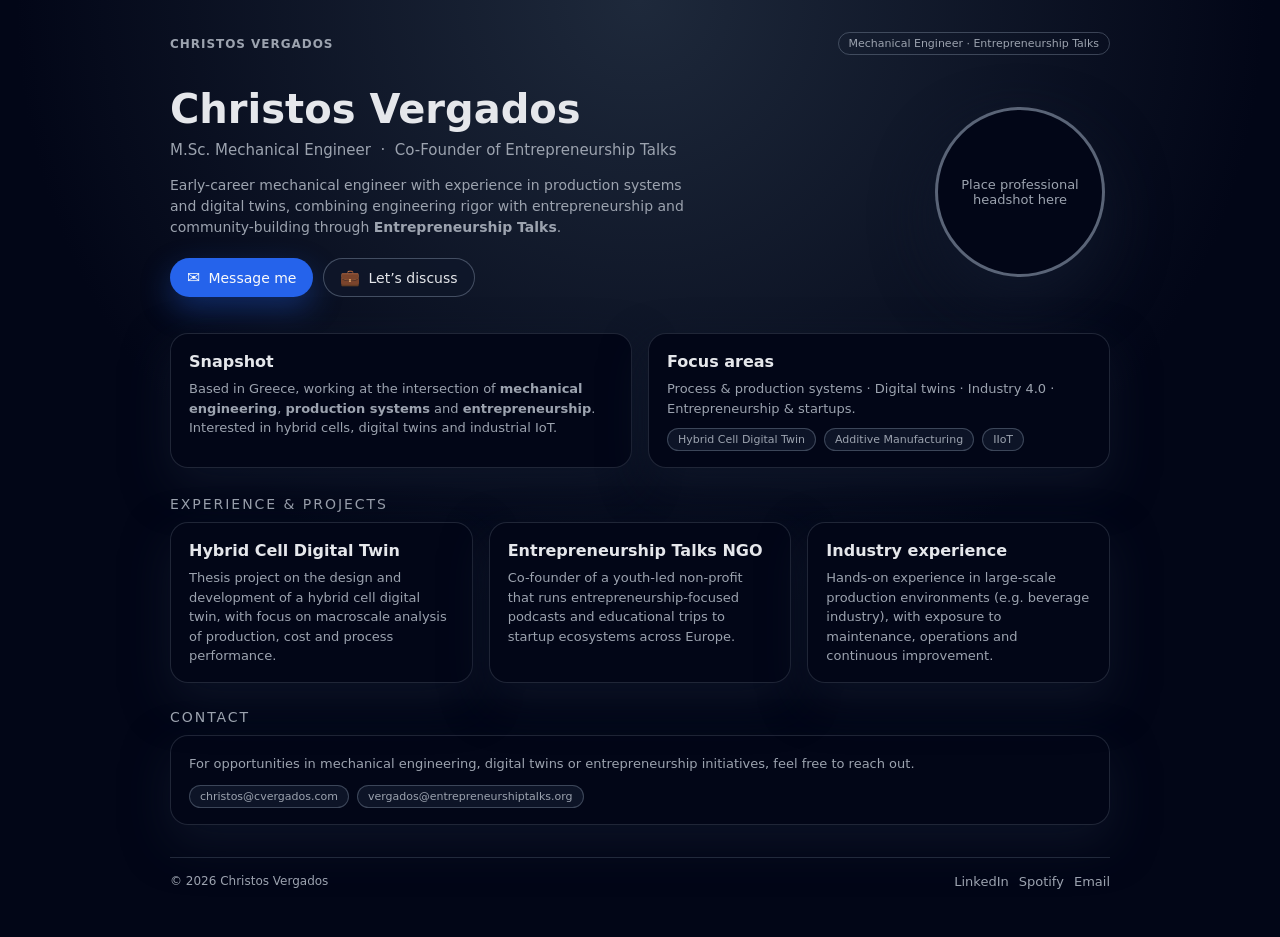
==== index.html @ 7594d175 "Create index.html" ====
<!DOCTYPE html>
<html lang="en">
<head>
  <meta charset="UTF-8" />
  <title>Christos Vergados – Mechanical Engineer</title>
  <meta name="viewport" content="width=device-width, initial-scale=1" />
  <style>
    :root {
      --bg: #050816;
      --bg-light: #0b1120;
      --accent: #2563eb;
      --accent-soft: rgba(37,99,235,0.15);
      --text: #e5e7eb;
      --muted: #9ca3af;
      --card: #020617;
      --radius-xl: 18px;
    }

    * { box-sizing: border-box; margin: 0; padding: 0; }

    body {
      font-family: system-ui, -apple-system, BlinkMacSystemFont, "SF Pro Text",
        "Inter", sans-serif;
      background: radial-gradient(circle at top, #1e293b, #020617 55%);
      color: var(--text);
      min-height: 100vh;
    }

    .page {
      max-width: 980px;
      margin: 0 auto;
      padding: 32px 20px 48px;
    }

    header {
      display: flex;
      justify-content: space-between;
      align-items: center;
      margin-bottom: 32px;
    }

    header .logo {
      font-weight: 600;
      letter-spacing: 0.08em;
      text-transform: uppercase;
      font-size: 12px;
      color: var(--muted);
    }

    header .pill {
      border-radius: 999px;
      border: 1px solid rgba(148,163,184,0.35);
      padding: 4px 10px;
      font-size: 11px;
      color: var(--muted);
    }

    .hero {
      display: grid;
      grid-template-columns: minmax(0, 3fr) 180px;
      gap: 32px;
      align-items: center;
      margin-bottom: 36px;
    }

    .hero-text h1 {
      font-size: clamp(32px, 4vw, 40px);
      line-height: 1.1;
      margin-bottom: 10px;
    }

    .hero-text p.subtitle {
      color: var(--muted);
      font-size: 15px;
      margin-bottom: 16px;
    }

    .hero-text p.description {
      color: var(--muted);
      font-size: 14px;
      max-width: 540px;
      line-height: 1.5;
    }

    .hero-photo {
      display: flex;
      justify-content: center;
    }

    .hero-photo-inner {
      width: 170px;
      height: 170px;
      border-radius: 999px;
      border: 3px solid rgba(148,163,184,0.6);
      overflow: hidden;
      box-shadow: 0 25px 60px rgba(15,23,42,0.9);
      background: #020617;
      display: flex;
      align-items: center;
      justify-content: center;
      font-size: 13px;
      color: var(--muted);
    }

    /* replace with your real image later */
    .hero-photo-inner span {
      padding: 0 18px;
      text-align: center;
    }

    .hero-actions {
      display: flex;
      flex-wrap: wrap;
      gap: 10px;
      margin-top: 20px;
    }

    .btn {
      border-radius: 999px;
      padding: 9px 16px;
      font-size: 14px;
      border: 1px solid transparent;
      cursor: pointer;
      text-decoration: none;
      display: inline-flex;
      align-items: center;
      gap: 8px;
      transition: background 0.15s ease, transform 0.15s ease,
        box-shadow 0.15s ease, border-color 0.15s ease;
      white-space: nowrap;
    }

    .btn-primary {
      background: var(--accent);
      color: #f9fafb;
      box-shadow: 0 12px 30px rgba(37,99,235,0.35);
    }

    .btn-primary:hover {
      transform: translateY(-1px);
      box-shadow: 0 18px 40px rgba(37,99,235,0.42);
    }

    .btn-ghost {
      background: rgba(15,23,42,0.9);
      border-color: rgba(148,163,184,0.4);
      color: var(--text);
    }

    .btn-ghost:hover {
      background: rgba(15,23,42,1);
      border-color: rgba(148,163,184,0.8);
    }

    .btn-icon {
      font-size: 16px;
    }

    .stack-grid {
      display: grid;
      grid-template-columns: repeat(auto-fit,minmax(260px,1fr));
      gap: 16px;
      margin-bottom: 24px;
    }

    .card {
      background: linear-gradient(135deg, #020617, #020617 60%, #020617);
      border-radius: var(--radius-xl);
      border: 1px solid rgba(148,163,184,0.2);
      padding: 18px 18px 16px;
      box-shadow: 0 18px 45px rgba(15,23,42,0.75);
    }

    .card h2 {
      font-size: 16px;
      margin-bottom: 8px;
    }

    .card p {
      font-size: 13px;
      line-height: 1.5;
      color: var(--muted);
    }

    .pill-row {
      display: flex;
      flex-wrap: wrap;
      gap: 8px;
      margin-top: 10px;
    }

    .pill-tag {
      border-radius: 999px;
      border: 1px solid rgba(148,163,184,0.35);
      padding: 4px 10px;
      font-size: 11px;
      color: var(--muted);
      background: rgba(15,23,42,0.9);
    }

    .section-title {
      font-size: 14px;
      letter-spacing: 0.14em;
      text-transform: uppercase;
      color: var(--muted);
      margin-bottom: 10px;
    }

    .footer {
      margin-top: 32px;
      padding-top: 16px;
      border-top: 1px solid rgba(148,163,184,0.22);
      font-size: 12px;
      color: var(--muted);
      display: flex;
      flex-wrap: wrap;
      justify-content: space-between;
      gap: 8px;
    }

    .social-row {
      display: flex;
      flex-wrap: wrap;
      gap: 10px;
      font-size: 13px;
    }

    .social-row a {
      color: var(--muted);
      text-decoration: none;
    }

    .social-row a:hover {
      color: var(--text);
      text-decoration: underline;
    }

    @media (max-width: 720px) {
      .page { padding-top: 22px; }
      header { margin-bottom: 22px; }
      .hero {
        grid-template-columns: minmax(0,1fr);
        text-align: left;
      }
      .hero-photo {
        order: -1;
        justify-content: flex-start;
      }
      .hero-photo-inner {
        width: 140px;
        height: 140px;
      }
      .hero-text p.description { max-width: none; }
      .hero-actions { justify-content: flex-start; }
    }
  </style>
</head>
<body>
  <div class="page">
    <header>
      <div class="logo">Christos Vergados</div>
      <div class="pill">Mechanical Engineer · Entrepreneurship Talks</div>
    </header>

    <main>
      <!-- HERO -->
      <section class="hero">
        <div class="hero-text">
          <h1>Christos Vergados</h1>
          <p class="subtitle">
            M.Sc. Mechanical Engineer &nbsp;·&nbsp; Co-Founder of Entrepreneurship Talks
          </p>
          <p class="description">
            Early-career mechanical engineer with experience in production systems and
            digital twins, combining engineering rigor with entrepreneurship and
            community-building through <strong>Entrepreneurship Talks</strong>.
          </p>

          <div class="hero-actions">
            <a class="btn btn-primary" href="mailto:christos@cvergados.com">
              <span class="btn-icon">✉️</span>
              <span>Message me</span>
            </a>
            <a class="btn btn-ghost"
               href="https://www.linkedin.com/in/christos-vergados/"
               target="_blank" rel="noopener noreferrer">
              <span class="btn-icon">💼</span>
              <span>Let’s discuss</span>
            </a>
          </div>
        </div>

        <div class="hero-photo">
          <div class="hero-photo-inner">
            <!-- Replace with your real headshot later -->
            <span>Place professional headshot here</span>
          </div>
        </div>
      </section>

      <!-- QUICK SUMMARY -->
      <section style="margin-bottom: 28px;">
        <div class="stack-grid">
          <article class="card">
            <h2>Snapshot</h2>
            <p>
              Based in Greece, working at the intersection of <strong>mechanical
              engineering</strong>, <strong>production systems</strong> and
              <strong>entrepreneurship</strong>. Interested in hybrid cells, digital
              twins and industrial IoT.
            </p>
          </article>

          <article class="card">
            <h2>Focus areas</h2>
            <p>Process & production systems · Digital twins · Industry 4.0 ·
               Entrepreneurship & startups.</p>
            <div class="pill-row">
              <span class="pill-tag">Hybrid Cell Digital Twin</span>
              <span class="pill-tag">Additive Manufacturing</span>
              <span class="pill-tag">IIoT</span>
            </div>
          </article>
        </div>
      </section>

      <!-- EXPERIENCE / PROJECTS -->
      <section style="margin-bottom: 26px;">
        <div class="section-title">Experience & Projects</div>
        <div class="stack-grid">
          <article class="card">
            <h2>Hybrid Cell Digital Twin</h2>
            <p>
              Thesis project on the design and development of a hybrid cell digital
              twin, with focus on macroscale analysis of production, cost and
              process performance.
            </p>
          </article>

          <article class="card">
            <h2>Entrepreneurship Talks NGO</h2>
            <p>
              Co-founder of a youth-led non-profit that runs entrepreneurship-focused
              podcasts and educational trips to startup ecosystems across Europe.
            </p>
          </article>

          <article class="card">
            <h2>Industry experience</h2>
            <p>
              Hands-on experience in large-scale production environments
              (e.g. beverage industry), with exposure to maintenance, operations and
              continuous improvement.
            </p>
          </article>
        </div>
      </section>

      <!-- CONTACT -->
      <section>
        <div class="section-title">Contact</div>
        <div class="card">
          <p>
            For opportunities in mechanical engineering, digital twins or
            entrepreneurship initiatives, feel free to reach out.
          </p>
          <div class="pill-row" style="margin-top: 12px;">
            <span class="pill-tag">christos@cvergados.com</span>
            <span class="pill-tag">vergados@entrepreneurshiptalks.org</span>
          </div>
        </div>
      </section>
    </main>

    <footer class="footer">
      <div>© <span id="year"></span> Christos Vergados</div>
      <div class="social-row">
        <a href="https://www.linkedin.com/in/christos-vergados/" target="_blank">LinkedIn</a>
        <a href="https://open.spotify.com/" target="_blank">Spotify</a>
        <a href="mailto:christos@cvergados.com">Email</a>
      </div>
    </footer>
  </div>

  <script>
    document.getElementById("year").textContent = new Date().getFullYear();
  </script>
</body>
</html>
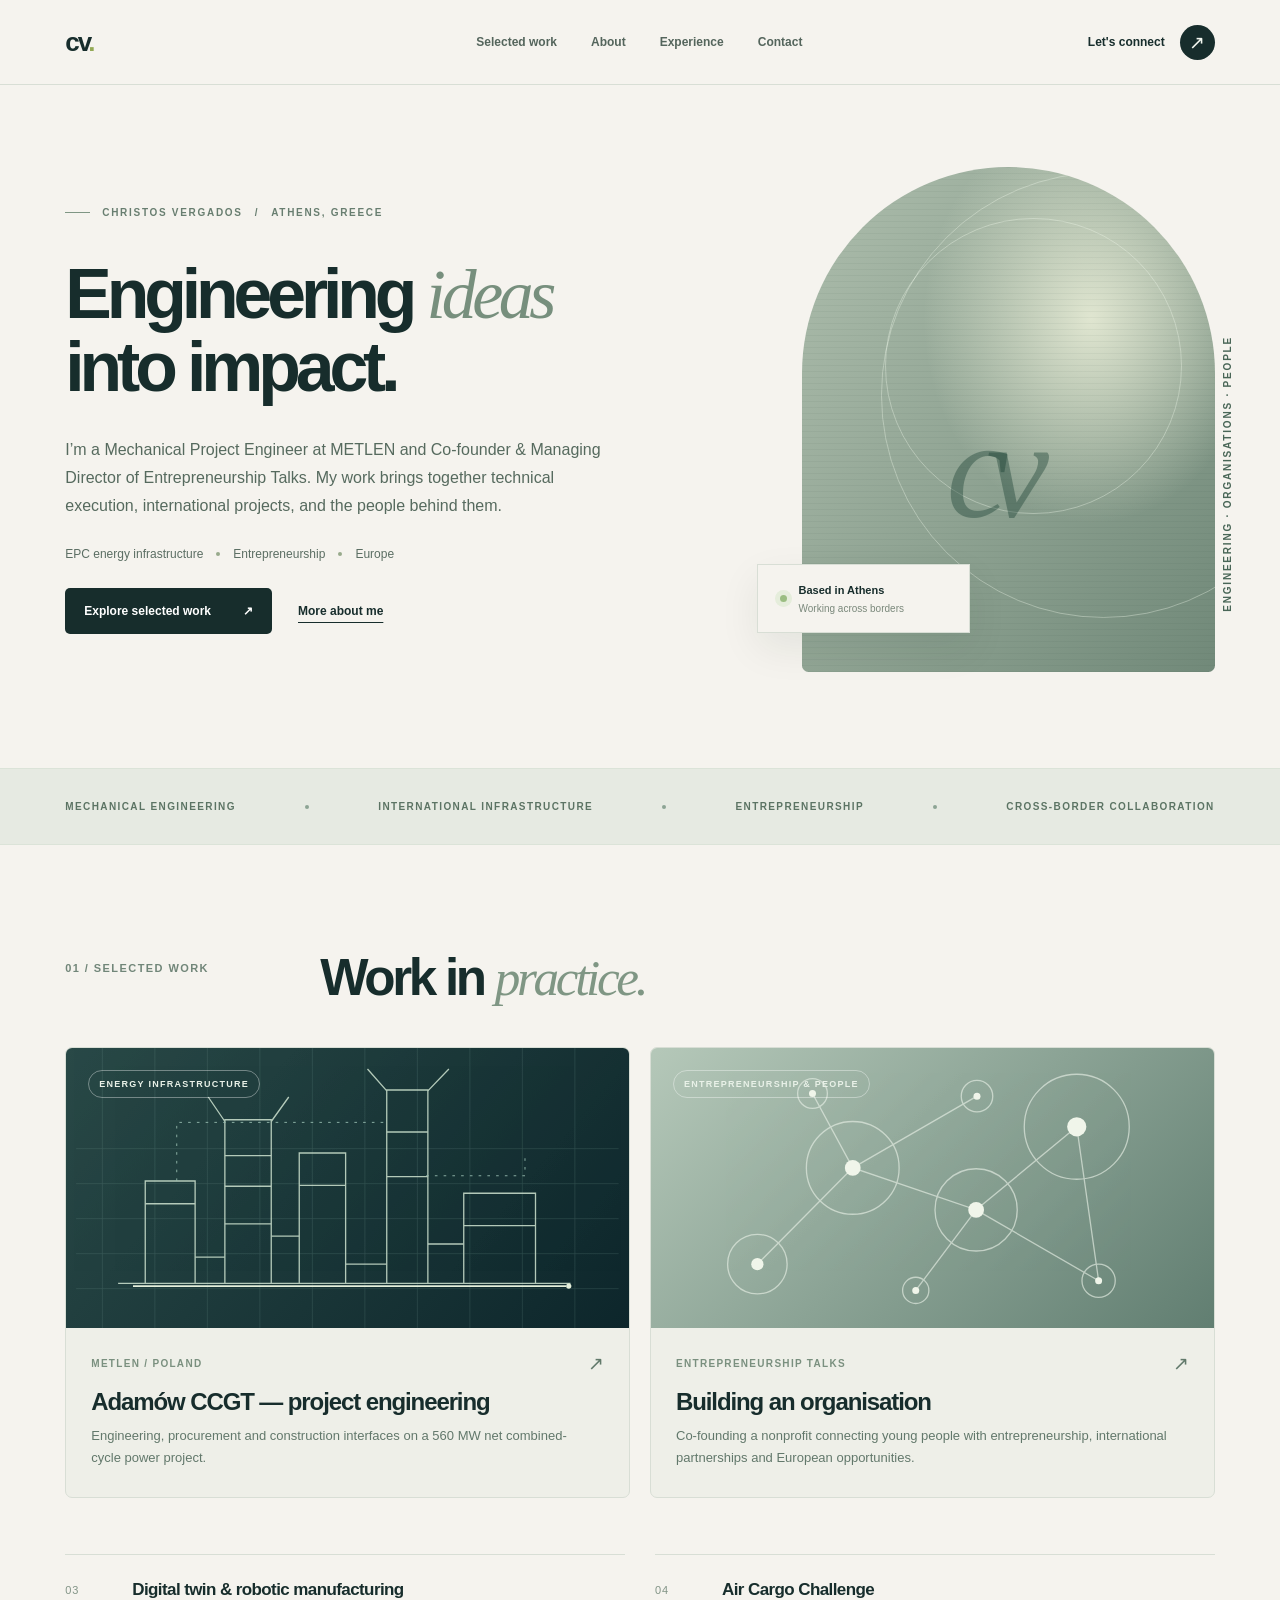
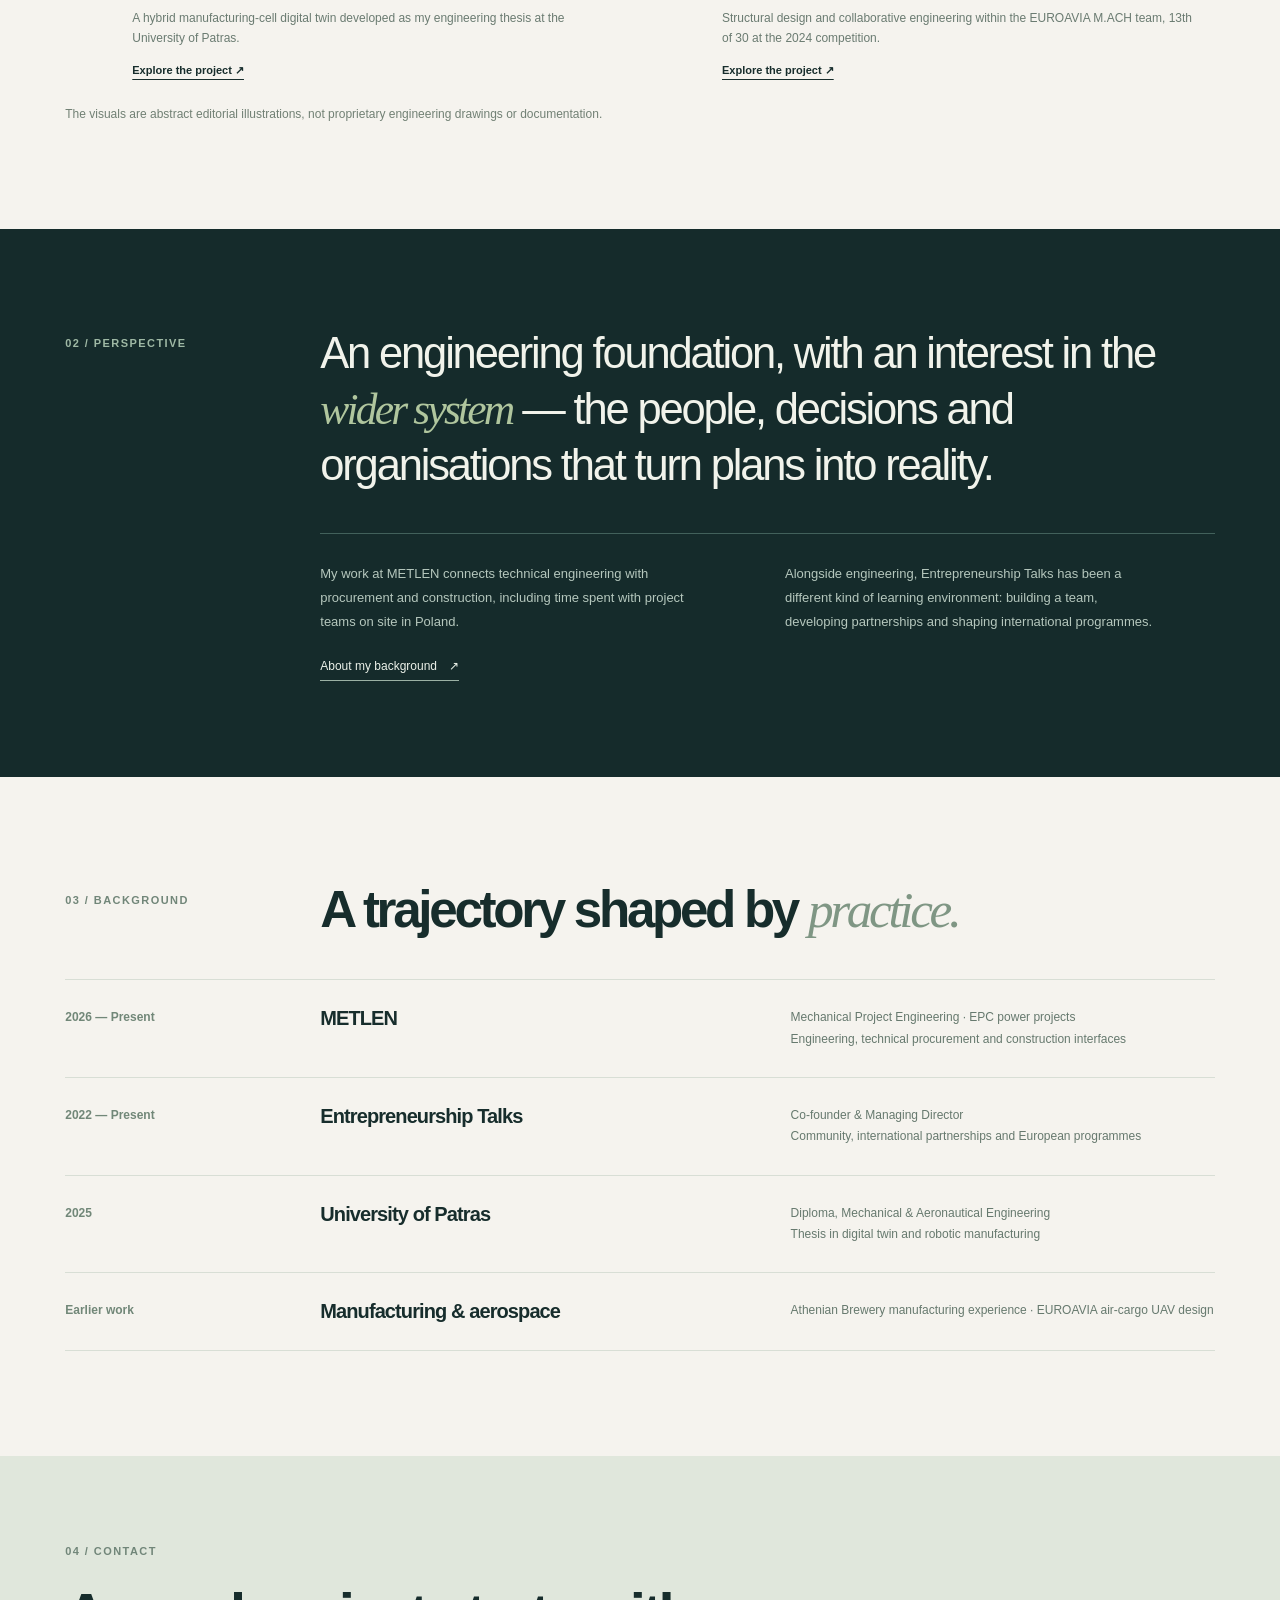
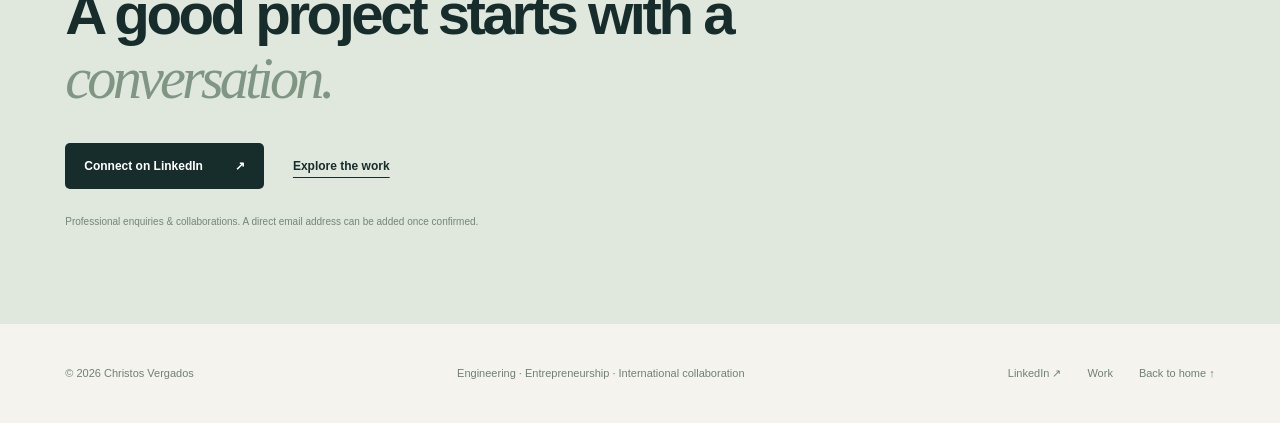
==== commit a2777cf9: "Add Industrial Editorial V3 website on redesign branch" ====
--- a/index.html
+++ b/index.html
@@ -1,389 +1,47 @@
-<!DOCTYPE html>
-<html lang="en">
-<head>
-  <meta charset="UTF-8" />
-  <title>Christos Vergados – Mechanical Engineer</title>
-  <meta name="viewport" content="width=device-width, initial-scale=1" />
-  <style>
-    :root {
-      --bg: #050816;
-      --bg-light: #0b1120;
-      --accent: #2563eb;
-      --accent-soft: rgba(37,99,235,0.15);
-      --text: #e5e7eb;
-      --muted: #9ca3af;
-      --card: #020617;
-      --radius-xl: 18px;
-    }
-
-    * { box-sizing: border-box; margin: 0; padding: 0; }
-
-    body {
-      font-family: system-ui, -apple-system, BlinkMacSystemFont, "SF Pro Text",
-        "Inter", sans-serif;
-      background: radial-gradient(circle at top, #1e293b, #020617 55%);
-      color: var(--text);
-      min-height: 100vh;
-    }
-
-    .page {
-      max-width: 980px;
-      margin: 0 auto;
-      padding: 32px 20px 48px;
-    }
-
-    header {
-      display: flex;
-      justify-content: space-between;
-      align-items: center;
-      margin-bottom: 32px;
-    }
-
-    header .logo {
-      font-weight: 600;
-      letter-spacing: 0.08em;
-      text-transform: uppercase;
-      font-size: 12px;
-      color: var(--muted);
-    }
-
-    header .pill {
-      border-radius: 999px;
-      border: 1px solid rgba(148,163,184,0.35);
-      padding: 4px 10px;
-      font-size: 11px;
-      color: var(--muted);
-    }
-
-    .hero {
-      display: grid;
-      grid-template-columns: minmax(0, 3fr) 180px;
-      gap: 32px;
-      align-items: center;
-      margin-bottom: 36px;
-    }
-
-    .hero-text h1 {
-      font-size: clamp(32px, 4vw, 40px);
-      line-height: 1.1;
-      margin-bottom: 10px;
-    }
-
-    .hero-text p.subtitle {
-      color: var(--muted);
-      font-size: 15px;
-      margin-bottom: 16px;
-    }
-
-    .hero-text p.description {
-      color: var(--muted);
-      font-size: 14px;
-      max-width: 540px;
-      line-height: 1.5;
-    }
-
-    .hero-photo {
-      display: flex;
-      justify-content: center;
-    }
-
-    .hero-photo-inner {
-      width: 170px;
-      height: 170px;
-      border-radius: 999px;
-      border: 3px solid rgba(148,163,184,0.6);
-      overflow: hidden;
-      box-shadow: 0 25px 60px rgba(15,23,42,0.9);
-      background: #020617;
-      display: flex;
-      align-items: center;
-      justify-content: center;
-      font-size: 13px;
-      color: var(--muted);
-    }
-
-    /* replace with your real image later */
-    .hero-photo-inner span {
-      padding: 0 18px;
-      text-align: center;
-    }
-
-    .hero-actions {
-      display: flex;
-      flex-wrap: wrap;
-      gap: 10px;
-      margin-top: 20px;
-    }
-
-    .btn {
-      border-radius: 999px;
-      padding: 9px 16px;
-      font-size: 14px;
-      border: 1px solid transparent;
-      cursor: pointer;
-      text-decoration: none;
-      display: inline-flex;
-      align-items: center;
-      gap: 8px;
-      transition: background 0.15s ease, transform 0.15s ease,
-        box-shadow 0.15s ease, border-color 0.15s ease;
-      white-space: nowrap;
-    }
-
-    .btn-primary {
-      background: var(--accent);
-      color: #f9fafb;
-      box-shadow: 0 12px 30px rgba(37,99,235,0.35);
-    }
-
-    .btn-primary:hover {
-      transform: translateY(-1px);
-      box-shadow: 0 18px 40px rgba(37,99,235,0.42);
-    }
-
-    .btn-ghost {
-      background: rgba(15,23,42,0.9);
-      border-color: rgba(148,163,184,0.4);
-      color: var(--text);
-    }
-
-    .btn-ghost:hover {
-      background: rgba(15,23,42,1);
-      border-color: rgba(148,163,184,0.8);
-    }
-
-    .btn-icon {
-      font-size: 16px;
-    }
-
-    .stack-grid {
-      display: grid;
-      grid-template-columns: repeat(auto-fit,minmax(260px,1fr));
-      gap: 16px;
-      margin-bottom: 24px;
-    }
-
-    .card {
-      background: linear-gradient(135deg, #020617, #020617 60%, #020617);
-      border-radius: var(--radius-xl);
-      border: 1px solid rgba(148,163,184,0.2);
-      padding: 18px 18px 16px;
-      box-shadow: 0 18px 45px rgba(15,23,42,0.75);
-    }
-
-    .card h2 {
-      font-size: 16px;
-      margin-bottom: 8px;
-    }
-
-    .card p {
-      font-size: 13px;
-      line-height: 1.5;
-      color: var(--muted);
-    }
-
-    .pill-row {
-      display: flex;
-      flex-wrap: wrap;
-      gap: 8px;
-      margin-top: 10px;
-    }
-
-    .pill-tag {
-      border-radius: 999px;
-      border: 1px solid rgba(148,163,184,0.35);
-      padding: 4px 10px;
-      font-size: 11px;
-      color: var(--muted);
-      background: rgba(15,23,42,0.9);
-    }
-
-    .section-title {
-      font-size: 14px;
-      letter-spacing: 0.14em;
-      text-transform: uppercase;
-      color: var(--muted);
-      margin-bottom: 10px;
-    }
-
-    .footer {
-      margin-top: 32px;
-      padding-top: 16px;
-      border-top: 1px solid rgba(148,163,184,0.22);
-      font-size: 12px;
-      color: var(--muted);
-      display: flex;
-      flex-wrap: wrap;
-      justify-content: space-between;
-      gap: 8px;
-    }
-
-    .social-row {
-      display: flex;
-      flex-wrap: wrap;
-      gap: 10px;
-      font-size: 13px;
-    }
-
-    .social-row a {
-      color: var(--muted);
-      text-decoration: none;
-    }
-
-    .social-row a:hover {
-      color: var(--text);
-      text-decoration: underline;
-    }
-
-    @media (max-width: 720px) {
-      .page { padding-top: 22px; }
-      header { margin-bottom: 22px; }
-      .hero {
-        grid-template-columns: minmax(0,1fr);
-        text-align: left;
-      }
-      .hero-photo {
-        order: -1;
-        justify-content: flex-start;
-      }
-      .hero-photo-inner {
-        width: 140px;
-        height: 140px;
-      }
-      .hero-text p.description { max-width: none; }
-      .hero-actions { justify-content: flex-start; }
-    }
-  </style>
-</head>
-<body>
-  <div class="page">
-    <header>
-      <div class="logo">Christos Vergados</div>
-      <div class="pill">Mechanical Engineer · Entrepreneurship Talks</div>
-    </header>
-
-    <main>
-      <!-- HERO -->
-      <section class="hero">
-        <div class="hero-text">
-          <h1>Christos Vergados</h1>
-          <p class="subtitle">
-            M.Sc. Mechanical Engineer &nbsp;·&nbsp; Co-Founder of Entrepreneurship Talks
-          </p>
-          <p class="description">
-            Early-career mechanical engineer with experience in production systems and
-            digital twins, combining engineering rigor with entrepreneurship and
-            community-building through <strong>Entrepreneurship Talks</strong>.
-          </p>
-
-          <div class="hero-actions">
-            <a class="btn btn-primary" href="mailto:christos@cvergados.com">
-              <span class="btn-icon">✉️</span>
-              <span>Message me</span>
-            </a>
-            <a class="btn btn-ghost"
-               href="https://www.linkedin.com/in/christos-vergados/"
-               target="_blank" rel="noopener noreferrer">
-              <span class="btn-icon">💼</span>
-              <span>Let’s discuss</span>
-            </a>
-          </div>
-        </div>
-
-        <div class="hero-photo">
-          <div class="hero-photo-inner">
-            <!-- Replace with your real headshot later -->
-            <span>Place professional headshot here</span>
-          </div>
-        </div>
-      </section>
-
-      <!-- QUICK SUMMARY -->
-      <section style="margin-bottom: 28px;">
-        <div class="stack-grid">
-          <article class="card">
-            <h2>Snapshot</h2>
-            <p>
-              Based in Greece, working at the intersection of <strong>mechanical
-              engineering</strong>, <strong>production systems</strong> and
-              <strong>entrepreneurship</strong>. Interested in hybrid cells, digital
-              twins and industrial IoT.
-            </p>
-          </article>
-
-          <article class="card">
-            <h2>Focus areas</h2>
-            <p>Process & production systems · Digital twins · Industry 4.0 ·
-               Entrepreneurship & startups.</p>
-            <div class="pill-row">
-              <span class="pill-tag">Hybrid Cell Digital Twin</span>
-              <span class="pill-tag">Additive Manufacturing</span>
-              <span class="pill-tag">IIoT</span>
-            </div>
-          </article>
-        </div>
-      </section>
-
-      <!-- EXPERIENCE / PROJECTS -->
-      <section style="margin-bottom: 26px;">
-        <div class="section-title">Experience & Projects</div>
-        <div class="stack-grid">
-          <article class="card">
-            <h2>Hybrid Cell Digital Twin</h2>
-            <p>
-              Thesis project on the design and development of a hybrid cell digital
-              twin, with focus on macroscale analysis of production, cost and
-              process performance.
-            </p>
-          </article>
-
-          <article class="card">
-            <h2>Entrepreneurship Talks NGO</h2>
-            <p>
-              Co-founder of a youth-led non-profit that runs entrepreneurship-focused
-              podcasts and educational trips to startup ecosystems across Europe.
-            </p>
-          </article>
-
-          <article class="card">
-            <h2>Industry experience</h2>
-            <p>
-              Hands-on experience in large-scale production environments
-              (e.g. beverage industry), with exposure to maintenance, operations and
-              continuous improvement.
-            </p>
-          </article>
-        </div>
-      </section>
-
-      <!-- CONTACT -->
-      <section>
-        <div class="section-title">Contact</div>
-        <div class="card">
-          <p>
-            For opportunities in mechanical engineering, digital twins or
-            entrepreneurship initiatives, feel free to reach out.
-          </p>
-          <div class="pill-row" style="margin-top: 12px;">
-            <span class="pill-tag">christos@cvergados.com</span>
-            <span class="pill-tag">vergados@entrepreneurshiptalks.org</span>
-          </div>
-        </div>
-      </section>
-    </main>
-
-    <footer class="footer">
-      <div>© <span id="year"></span> Christos Vergados</div>
-      <div class="social-row">
-        <a href="https://www.linkedin.com/in/christos-vergados/" target="_blank">LinkedIn</a>
-        <a href="https://open.spotify.com/" target="_blank">Spotify</a>
-        <a href="mailto:christos@cvergados.com">Email</a>
-      </div>
-    </footer>
-  </div>
-
-  <script>
-    document.getElementById("year").textContent = new Date().getFullYear();
-  </script>
-</body>
-</html>
+<!doctype html>
+<html lang="en"><head>
+<meta charset="utf-8"><meta name="viewport" content="width=device-width, initial-scale=1">
+<title>Christos Vergados — Engineering &amp; Entrepreneurship</title>
+<meta name="description" content="Mechanical Project Engineer at METLEN and Co-founder of Entrepreneurship Talks. Selected work in international energy infrastructure, entrepreneurship and engineering.">
+<meta name="theme-color" content="#f5f3ee">
+<meta property="og:type" content="website">
+<meta property="og:site_name" content="Christos Vergados">
+<meta property="og:title" content="Christos Vergados — Engineering &amp; Entrepreneurship">
+<meta property="og:description" content="Mechanical Project Engineer at METLEN and Co-founder of Entrepreneurship Talks. Selected work in international energy infrastructure, entrepreneurship and engineering.">
+<link rel="canonical" href="https://cvergados.com/">
+<link rel="icon" href="assets/favicon.svg" type="image/svg+xml">
+<link rel="stylesheet" href="assets/styles.css">
+</head><body><a class="skip" href="#main">Skip to content</a><div class="header-wrap"><header class="container site-header">
+ <a href="index.html" class="brand" aria-label="Christos Vergados home">cv<i>.</i></a>
+ <nav class="nav" aria-label="Primary navigation">
+ <a href="work.html">Selected work</a>
+ <a href="about.html">About</a>
+ <a href="index.html#experience">Experience</a>
+ <a href="index.html#contact">Contact</a>
+ </nav>
+ <a class="header-action" href="index.html#contact"><span>Let's connect</span><span class="arrow" aria-hidden="true">↗</span></a>
+ </header></div><main id="main">
+<section class="container hero" aria-labelledby="hero-title"><div class="hero-copy">
+<div class="eyebrow kicker-line">Christos Vergados <span aria-hidden="true">/</span> Athens, Greece</div>
+<h1 class="hero-title" id="hero-title">Engineering <em>ideas</em><br>into impact.</h1>
+<p class="hero-description">I’m a Mechanical Project Engineer at METLEN and Co-founder &amp; Managing Director of Entrepreneurship Talks. My work brings together technical execution, international projects, and the people behind them.</p>
+<div class="hero-subline"><span>EPC energy infrastructure</span><span class="small-dot"></span><span>Entrepreneurship</span><span class="small-dot"></span><span>Europe</span></div>
+<div class="hero-cta"><a class="btn-primary" href="#work">Explore selected work <span aria-hidden="true">↗</span></a><a class="underlink" href="about.html">More about me</a></div>
+</div><div class="hero-visual" aria-label="Abstract architectural monogram inspired by industrial modernism"><div class="arch"><div class="arch-ring"></div><div class="arch-ring two"></div><span class="arch-monogram" aria-hidden="true">cv</span><!-- Optional: add a licensed portrait as assets/portrait.jpg and uncomment the line below. --><!-- <img class="arch-img" src="assets/portrait.jpg" alt="Portrait of Christos Vergados"> --></div><span class="hero-side-note">Engineering · Organisations · People</span><div class="hero-chip"><span class="light" aria-hidden="true"></span><div><strong>Based in Athens</strong><small>Working across borders</small></div></div></div>
+</section>
+<div class="facts-band"><div class="container facts-inner"><span>Mechanical engineering</span><i></i><span>International infrastructure</span><i></i><span>Entrepreneurship</span><i></i><span>Cross-border collaboration</span></div></div>
+<section class="container section" id="work"><div class="section-lead"><span class="section-label">01 / Selected work</span><h2 class="section-heading">Work in <em>practice.</em></h2></div>
+<div class="featured-grid"><a class="work-card" href="projects/adamow.html"><div class="work-visual dark"><span class="visual-label">Energy infrastructure</span><svg viewBox="0 0 620 320" fill="none" role="img" aria-label="Abstract line drawing of industrial energy infrastructure"><g stroke="#719890" stroke-width=".8" opacity=".27"><path d="M0 275H620M0 235H620M0 195H620M0 155H620M0 115H620"/><path d="M30 0V320M90 0V320M150 0V320M210 0V320M270 0V320M330 0V320M390 0V320M450 0V320M510 0V320M570 0V320"/></g><g stroke="#c5dac8" stroke-width="1.5" opacity=".9"><path d="M79 269V152H136V269M170 269V82H223V269M255 269V120H308V269M355 269V48H402V269M443 269V166H525V269M48 269H565"/><path d="M170 84L151 56M223 84L243 56M355 49L333 24M402 49L426 24"/><path d="M79 178H136M170 123H223M170 158H223M170 201H223M255 157H308M355 96H402M355 147H402M443 203H525"/><path d="M136 239H170M223 215H255M308 247H355M402 224H443"/></g><g stroke="#98bdb0" stroke-dasharray="3 7"><path d="M115 152V85H355M400 146H513V120"/></g><path d="M65 272H560" stroke="#e4efdb" stroke-width="2"/><circle cx="563" cy="272" r="3" fill="#e4efdb"/></svg></div><div class="work-info"><div class="work-info-top"><span class="work-kicker">METLEN / POLAND</span><span class="work-arrow" aria-hidden="true">↗</span></div><h3>Adamów CCGT — project engineering</h3><p>Engineering, procurement and construction interfaces on a 560 MW net combined-cycle power project.</p></div></a><a class="work-card" href="projects/entrepreneurship-talks.html"><div class="work-visual sage"><span class="visual-label">Entrepreneurship & people</span><svg viewBox="0 0 620 320" fill="none" role="img" aria-label="Abstract network of people and connections"><g stroke="#e7efe5" stroke-width="1.5" opacity=".65"><path d="M110 247L219 137L360 185L475 90M219 137L173 52M219 137L361 55M360 185L500 266M360 185L291 277M475 90L500 266"/><circle cx="110" cy="247" r="34"/><circle cx="219" cy="137" r="53"/><circle cx="360" cy="185" r="47"/><circle cx="475" cy="90" r="60"/><circle cx="173" cy="52" r="17"/><circle cx="361" cy="55" r="18"/><circle cx="500" cy="266" r="19"/><circle cx="291" cy="277" r="15"/></g><g fill="#f0f5ea"><circle cx="110" cy="247" r="7"/><circle cx="219" cy="137" r="9"/><circle cx="360" cy="185" r="9"/><circle cx="475" cy="90" r="11"/><circle cx="173" cy="52" r="4"/><circle cx="361" cy="55" r="4"/><circle cx="500" cy="266" r="4"/><circle cx="291" cy="277" r="4"/></g></svg></div><div class="work-info"><div class="work-info-top"><span class="work-kicker">ENTREPRENEURSHIP TALKS</span><span class="work-arrow" aria-hidden="true">↗</span></div><h3>Building an organisation</h3><p>Co-founding a nonprofit connecting young people with entrepreneurship, international partnerships and European opportunities.</p></div></a></div><div class="work-extra">
+<div class="mini-feature"><span class="mini-number">03</span><div><h3>Digital twin &amp; robotic manufacturing</h3><p>A hybrid manufacturing-cell digital twin developed as my engineering thesis at the University of Patras.</p><a href="projects/digital-twin.html">Explore the project ↗</a></div></div>
+<div class="mini-feature"><span class="mini-number">04</span><div><h3>Air Cargo Challenge</h3><p>Structural design and collaborative engineering within the EUROAVIA M.ACH team, 13th of 30 at the 2024 competition.</p><a href="projects/air-cargo.html">Explore the project ↗</a></div></div>
+</div><p class="section-footnote">The visuals are abstract editorial illustrations, not proprietary engineering drawings or documentation.</p>
+</section>
+<section class="dark-section" aria-labelledby="about-preview"><div class="container dark-inner"><span class="section-label">02 / Perspective</span><div><h2 class="big-copy" id="about-preview">An engineering foundation, with an interest in the <em>wider system</em> — the people, decisions and organisations that turn plans into reality.</h2><div class="dark-blurbs"><p>My work at METLEN connects technical engineering with procurement and construction, including time spent with project teams on site in Poland.</p><p>Alongside engineering, Entrepreneurship Talks has been a different kind of learning environment: building a team, developing partnerships and shaping international programmes.</p></div><a class="dark-link" href="about.html">About my background <span aria-hidden="true">↗</span></a></div></div></section>
+<section class="container section" id="experience"><div class="section-lead"><span class="section-label">03 / Background</span><h2 class="section-heading">A trajectory shaped by <em>practice.</em></h2></div><div class="timeline">
+<div class="timeline-row"><span class="timeline-year">2026 — Present</span><h3>METLEN</h3><p>Mechanical Project Engineering · EPC power projects<br>Engineering, technical procurement and construction interfaces</p></div>
+<div class="timeline-row"><span class="timeline-year">2022 — Present</span><h3>Entrepreneurship Talks</h3><p>Co-founder &amp; Managing Director<br>Community, international partnerships and European programmes</p></div>
+<div class="timeline-row"><span class="timeline-year">2025</span><h3>University of Patras</h3><p>Diploma, Mechanical &amp; Aeronautical Engineering<br>Thesis in digital twin and robotic manufacturing</p></div>
+<div class="timeline-row"><span class="timeline-year">Earlier work</span><h3>Manufacturing &amp; aerospace</h3><p>Athenian Brewery manufacturing experience · EUROAVIA air-cargo UAV design</p></div>
+</div></section>
+<section class="contact-section" id="contact"><div class="container"><span class="section-label">04 / Contact</span><h2 class="contact-title">A good project starts with a <em>conversation.</em></h2><div class="contact-actions"><a class="btn-primary" href="https://www.linkedin.com/in/christos-vergados-/" target="_blank" rel="noopener noreferrer">Connect on LinkedIn <span aria-hidden="true">↗</span></a><a class="underlink" href="work.html">Explore the work</a></div><p class="small-disclaimer">Professional enquiries &amp; collaborations. A direct email address can be added once confirmed.</p></div></section>
+</main><footer class="container footer"><span>© 2026 Christos Vergados</span><span>Engineering · Entrepreneurship · International collaboration</span><div class="footer-links"><a href="https://www.linkedin.com/in/christos-vergados-/" target="_blank" rel="noopener noreferrer">LinkedIn ↗</a><a href="work.html">Work</a><a href="index.html">Back to home ↑</a></div></footer></body></html>
--- a/assets/styles.css
+++ b/assets/styles.css
@@ -0,0 +1,201 @@
+:root {
+  --paper:#f5f3ee;
+  --paper-2:#efeee7;
+  --surface:#e8ebe4;
+  --ink:#172d2c;
+  --ink-soft:#354b47;
+  --muted:#697a70;
+  --sage:#7f9684;
+  --sage-light:#c8d5c7;
+  --line:#d8ded5;
+  --dark:#152b2b;
+  --dark-muted:#bbccc0;
+  --radius:7px;
+  --font-sans: 'Helvetica Neue', Helvetica, Arial, sans-serif;
+  --font-serif: 'Iowan Old Style', Baskerville, Georgia, 'Times New Roman', serif;
+}
+*{box-sizing:border-box}
+html{scroll-behavior:smooth}
+body{margin:0;color:var(--ink);background:var(--paper);font-family:var(--font-sans);font-size:15px;-webkit-font-smoothing:antialiased}
+::selection{background:#cedfc5;color:#132e27}
+a{color:inherit;text-decoration:none}
+a:focus-visible,button:focus-visible{outline:2px solid #768f7f;outline-offset:5px}
+button{font:inherit}
+img,svg{display:block;max-width:100%}
+h1,h2,h3,h4,p{margin-top:0}
+.container{max-width:1380px;padding-left:5.1vw;padding-right:5.1vw;margin:0 auto}
+.skip{position:absolute;transform:translateY(-160%);top:10px;left:20px;background:var(--ink);color:white;padding:12px;z-index:50}.skip:focus{transform:none}
+.eyebrow{font-size:10px;line-height:1.5;letter-spacing:.17em;text-transform:uppercase;color:#687e70;font-weight:700}
+.kicker-line{display:flex;align-items:center;gap:12px}.kicker-line:before{content:'';height:1px;background:var(--sage);width:25px;flex:none}
+.header-wrap{border-bottom:1px solid var(--line)}
+.site-header{height:84px;display:flex;align-items:center;justify-content:space-between;gap:25px}
+.brand{font-weight:780;letter-spacing:-.075em;font-size:26px;line-height:1;min-width:100px}.brand i{font-style:normal;color:#93a955}
+.nav{display:flex;align-items:center;gap:34px;margin-left:2vw}
+.nav a{font-size:12px;font-weight:650;color:#54655c;transition:color .2s}
+.nav a:hover,.nav a[aria-current='page']{color:var(--ink)}
+.nav a[aria-current='page']{text-decoration:underline;text-decoration-thickness:1px;text-underline-offset:8px}
+.header-action{display:flex;align-items:center;gap:15px;font-size:12px;font-weight:700;white-space:nowrap}
+.header-action .arrow{background:var(--ink);color:#f4f8f1;width:35px;height:35px;border-radius:100%;display:grid;place-items:center;font-size:19px;font-weight:400;transition:transform .22s}
+.header-action:hover .arrow{transform:translate(2px,-2px)}
+
+/* Hero: quiet adaptation of the original concept */
+.hero{display:grid;grid-template-columns:minmax(0,1.2fr) minmax(310px,.8fr);align-items:center;gap:min(5vw,70px);padding-top:82px;padding-bottom:96px;min-height:655px}
+.hero-copy{position:relative;z-index:2}
+.hero-title{font-weight:650;font-size:clamp(52px,5.45vw,79px);letter-spacing:-.073em;line-height:1.055;max-width:760px;margin:38px 0 31px}
+.hero-title em,.serif-accent{font-family:var(--font-serif);font-weight:400;font-style:italic;letter-spacing:-.062em;color:#778f7d}
+.hero-description{font-size:16px;line-height:1.76;color:#566a5e;max-width:555px;margin:0 0 27px}
+.hero-subline{display:flex;align-items:center;gap:13px;margin-bottom:27px;color:#5b6e63;font-size:12px}
+.hero-subline .small-dot{width:4px;height:4px;border-radius:50%;background:#98aa8c}
+.hero-cta{display:flex;align-items:center;gap:26px;flex-wrap:wrap}
+.btn-primary{background:var(--ink);color:white;border-radius:5px;padding:16px 19px;display:inline-flex;gap:32px;justify-content:space-between;align-items:center;font-size:12px;font-weight:700;transition:background .2s,transform .2s}
+.btn-primary:hover{background:#38574c;transform:translateY(-2px)}
+.underlink{font-size:12px;font-weight:700;text-decoration:underline;text-underline-offset:7px;text-decoration-thickness:1px}
+.underlink:hover{color:#687e70}
+.hero-visual{position:relative;width:100%;height:505px;max-width:485px;justify-self:end;padding-left:5%}
+.arch{position:relative;height:100%;width:100%;border-radius:220px 220px 7px 7px;overflow:hidden;background:radial-gradient(ellipse at 70% 30%,rgba(235,239,217,.88),transparent 41%),linear-gradient(125deg,#aebead,#718979)}
+.arch:after{content:'';position:absolute;inset:0;opacity:.08;background-image:repeating-linear-gradient(0deg,rgba(27,54,42,.6) 0,rgba(27,54,42,.6) 1px,transparent 1px,transparent 6px)}
+.arch-ring{position:absolute;border:1px solid rgba(238,247,233,.37);border-radius:50%;width:72%;aspect-ratio:1;top:10%;left:20%}
+.arch-ring.two{width:108%;top:1%;left:19%}
+.arch-monogram{position:absolute;left:35%;top:44%;color:rgba(18,59,44,.38);font-family:var(--font-serif);font-style:italic;font-size:clamp(115px,11vw,172px);letter-spacing:-.16em}
+.arch-img{position:absolute;width:100%;height:100%;object-fit:cover;object-position:center 12%;inset:0;filter:saturate(.63);z-index:2}
+.arch-img[src='']{display:none}
+.hero-side-note{position:absolute;bottom:60px;right:-18px;color:#496657;font-size:10px;letter-spacing:.18em;text-transform:uppercase;writing-mode:vertical-rl;transform:rotate(180deg);font-weight:650}
+.hero-chip{position:absolute;left:-24px;bottom:39px;z-index:3;display:flex;align-items:center;gap:12px;background:var(--paper);border:1px solid var(--line);box-shadow:0 15px 40px rgba(12,38,29,.075);padding:18px 22px;min-width:213px}
+.hero-chip .light{height:7px;width:7px;border-radius:100%;background:#9bbd82;box-shadow:0 0 0 5px #e5eddb}
+.hero-chip strong{display:block;font-size:11px;line-height:1.35}
+.hero-chip small{display:block;font-size:10px;color:#7a887b;margin-top:5px}
+
+.facts-band{background:#e6eae2;border-top:1px solid #dbe3d8;border-bottom:1px solid #dbe3d8}
+.facts-inner{display:flex;justify-content:space-between;align-items:center;gap:20px;min-height:75px}
+.facts-inner span{font-size:10px;font-weight:700;letter-spacing:.14em;text-transform:uppercase;color:#5c7464;white-space:nowrap}
+.facts-inner i{height:4px;width:4px;border-radius:50%;background:#8da494;flex:none}
+
+.section{padding-top:105px;padding-bottom:105px}
+.section-lead{display:grid;grid-template-columns:230px minmax(0,1fr);gap:25px;align-items:start;margin-bottom:40px}
+.section-label{padding-top:12px;font-size:11px;text-transform:uppercase;letter-spacing:.13em;color:#718679;font-weight:700}
+.section-heading{font-size:clamp(36px,4vw,56px);line-height:1.11;letter-spacing:-.065em;font-weight:580;max-width:785px;margin-bottom:0}
+.section-heading em,.big-copy em,.contact-title em{font-family:var(--font-serif);font-weight:400;color:#7f9684;letter-spacing:-.065em}
+.section-footnote{font-size:12px;line-height:1.7;color:#718074;max-width:640px;margin:27px 0 0}
+.featured-grid{display:grid;grid-template-columns:1fr 1fr;gap:20px}
+.work-card{display:block;border:1px solid var(--line);background:#eeefe8;overflow:hidden;border-radius:var(--radius);transition:transform .23s,box-shadow .23s}
+.work-card:hover{transform:translateY(-3px);box-shadow:0 18px 35px rgba(19,47,39,.055)}
+.work-visual{height:280px;overflow:hidden;position:relative;display:grid;place-items:center}
+.work-visual svg{height:100%;width:100%}
+.work-visual.dark{background:linear-gradient(130deg,#294947,#0d262b)}
+.work-visual.sage{background:linear-gradient(135deg,#b5c8b9,#617e71)}
+.work-visual.stone{background:linear-gradient(130deg,#d8ded0,#b8c5b0)}
+.work-visual.midnight{background:linear-gradient(125deg,#41645d,#183334)}
+.visual-label{position:absolute;z-index:2;left:22px;top:22px;font-size:9px;letter-spacing:.14em;text-transform:uppercase;border:1px solid rgba(255,255,255,.37);color:#e9f1e8;padding:8px 10px;border-radius:15px;font-weight:700}
+.visual-label.ink{color:#435849;border-color:rgba(62,90,76,.27)}
+.work-info{padding:24px 25px 28px}
+.work-info-top{display:flex;justify-content:space-between;align-items:center;gap:15px;margin-bottom:12px}
+.work-kicker{font-size:10px;letter-spacing:.13em;font-weight:700;color:#7a907f;text-transform:uppercase}
+.work-arrow{font-size:19px;color:#627a6b}
+.work-info h3{font-size:24px;letter-spacing:-.046em;line-height:1.22;font-weight:620;margin:0 0 9px}
+.work-info p{font-size:13px;line-height:1.68;color:#62786b;max-width:495px;margin:0}
+.work-extra{display:grid;grid-template-columns:repeat(2,1fr);gap:30px;margin-top:56px}
+.mini-feature{display:grid;grid-template-columns:52px 1fr;gap:15px;border-top:1px solid var(--line);padding-top:25px}
+.mini-number{font-size:11px;color:#829487;letter-spacing:.07em;margin-top:4px}
+.mini-feature h3{font-size:17px;font-weight:630;letter-spacing:-.035em;margin:0 0 8px}
+.mini-feature p{font-size:12px;line-height:1.7;color:#6a7b71;margin-bottom:11px;max-width:475px}
+.mini-feature a{font-weight:650;font-size:11px;text-decoration:underline;text-underline-offset:5px}
+
+.dark-section{background:var(--dark);color:#f1f3eb}
+.dark-inner{display:grid;grid-template-columns:230px 1fr;gap:25px;padding-top:96px;padding-bottom:96px}
+.dark-section .section-label{color:#9fb9a5}
+.big-copy{font-size:clamp(30px,3.4vw,47px);line-height:1.29;letter-spacing:-.05em;font-weight:500;max-width:900px;margin:0}
+.big-copy em{color:#b0c69e}
+.dark-blurbs{border-top:1px solid #42615b;margin-top:40px;padding-top:28px;display:grid;grid-template-columns:1fr 1fr;gap:35px}
+.dark-blurbs p{font-size:13px;line-height:1.85;color:#b5c7bd;max-width:375px;margin:0}
+.dark-link{color:#ebf1e9;display:inline-flex;align-items:center;gap:12px;font-size:12px;border-bottom:1px solid #9bb1a4;margin-top:25px;padding-bottom:7px}
+
+.timeline{border-top:1px solid var(--line)}
+.timeline-row{display:grid;grid-template-columns:230px minmax(200px,1.05fr) minmax(250px,1fr);gap:25px;padding:27px 0;border-bottom:1px solid var(--line)}
+.timeline-year{font-size:12px;color:#718778;font-weight:700;padding-top:3px}
+.timeline-row h3{font-size:20px;letter-spacing:-.045em;font-weight:620;margin:0}
+.timeline-row p{font-size:12px;line-height:1.78;color:#66796e;margin:0;max-width:475px}
+
+.contact-section{background:#e0e7dc;padding-top:85px;padding-bottom:94px}
+.contact-section .section-label{padding-top:0}
+.contact-title{font-size:clamp(41px,4.55vw,65px);line-height:1.1;letter-spacing:-.06em;font-weight:550;max-width:875px;margin:24px 0 31px}
+.contact-actions{display:flex;align-items:center;gap:29px;flex-wrap:wrap}
+.footer{display:flex;align-items:center;justify-content:space-between;min-height:99px;gap:25px;color:#6e8173;font-size:11px}
+.footer-links{display:flex;gap:26px}
+.footer a:hover{text-decoration:underline;text-underline-offset:5px}
+.small-disclaimer{font-size:10px;line-height:1.6;color:#72867a;margin:25px 0 0}
+
+/* Interior pages */
+.inner-hero{padding-top:95px;padding-bottom:86px;display:grid;grid-template-columns:230px 1fr;gap:25px}
+.inner-main-title{font-size:clamp(46px,5.2vw,76px);font-weight:600;line-height:1.04;letter-spacing:-.065em;margin:0 0 25px;max-width:900px}
+.inner-main-title em{font-family:var(--font-serif);font-weight:400;letter-spacing:-.06em;color:#7b9582}
+.inner-summary{font-size:17px;line-height:1.73;color:#617369;max-width:700px;margin:0}
+.work-list{border-top:1px solid var(--line)}
+.work-list-row{display:grid;grid-template-columns:80px minmax(250px,1fr) minmax(260px,.7fr) 35px;gap:27px;padding:29px 0;border-bottom:1px solid var(--line);align-items:start;transition:background .2s}
+.work-list-row:hover{background:rgba(212,222,212,.2)}
+.work-list-row .num,.work-list-row .meta{font-size:11px;line-height:1.7;color:#728477}
+.work-list-row h2{font-size:24px;line-height:1.18;letter-spacing:-.045em;font-weight:590;margin:0}
+.work-list-row .desc{font-size:13px;line-height:1.7;color:#657b6c;margin:0}
+.work-list-row .linkarr{font-size:22px;color:#587161}
+.pull-quote{font-family:var(--font-serif);font-size:30px;line-height:1.45;font-style:italic;color:#6d8372;max-width:850px;margin:0}
+.about-grid{display:grid;grid-template-columns:1fr .76fr;gap:min(10vw,120px);align-items:start;padding-bottom:100px}
+.prose{font-size:16px;color:#506459;line-height:1.86;max-width:720px}
+.prose p{margin:0 0 22px}
+.about-aside{background:#e9ece4;padding:29px;border:1px solid #dbe1d5}
+.about-aside .eyebrow{margin-bottom:24px}
+.about-aside p{color:#5b7062;line-height:1.76;font-size:13px;margin:0}
+.about-aside dl{display:grid;gap:17px;margin:0 0 25px}
+.about-aside dt{font-size:10px;text-transform:uppercase;letter-spacing:.15em;color:#88998a;font-weight:700;margin-bottom:4px}
+.about-aside dd{font-size:14px;font-weight:600;margin:0;color:#243e34}
+.project-hero{display:grid;grid-template-columns:minmax(0,1.08fr) minmax(330px,.92fr);gap:5vw;align-items:center;padding-top:94px;padding-bottom:95px}
+.project-hero h1{font-size:clamp(43px,4.65vw,68px);line-height:1.1;letter-spacing:-.065em;font-weight:600;margin:27px 0 23px}
+.project-hero h1 em{font-family:var(--font-serif);font-weight:400;color:#7e9685}
+.project-hero p{font-size:15px;line-height:1.8;color:#5f7568;max-width:600px;margin:0}
+.project-visual{height:395px;min-width:0;border-radius:6px;overflow:hidden}
+.project-visual svg{width:100%;height:100%}
+.breadcrumb{font-size:11px;color:#789082;display:flex;gap:12px;align-items:center}
+.breadcrumb a{text-decoration:underline;text-underline-offset:5px}
+.project-meta{display:flex;flex-wrap:wrap;gap:14px 29px;border-top:1px solid var(--line);border-bottom:1px solid var(--line);padding:23px 0;margin-top:31px}
+.project-meta span{font-size:10px;letter-spacing:.08em;color:#688174;text-transform:uppercase;font-weight:650}
+.case-content{display:grid;grid-template-columns:230px 1fr;gap:25px;padding-top:82px;padding-bottom:110px}
+.case-copy{max-width:770px}
+.case-copy h2{font-size:25px;letter-spacing:-.045em;margin:0 0 20px;font-weight:600}
+.case-copy p{font-size:15px;line-height:1.86;color:#596d61;margin:0 0 20px}
+.case-copy ul{list-style:none;margin:0 0 42px;padding:0;display:grid;gap:14px}
+.case-copy li{padding-left:24px;position:relative;color:#526a5d;font-size:14px;line-height:1.75}
+.case-copy li:before{content:'↗';position:absolute;left:0;color:#7c9782}
+.case-small{font-size:11px!important;color:#7f8d82!important;border-top:1px solid var(--line);padding-top:17px}
+.metric-strip{display:grid;grid-template-columns:repeat(3,1fr);gap:2px;background:#d9e2d7;border:1px solid #d9e2d7;margin:40px 0}
+.metric-item{padding:25px;background:#eaf0e7}
+.metric-item strong{display:block;font-size:31px;font-weight:560;letter-spacing:-.045em;margin-bottom:8px}
+.metric-item span{display:block;font-size:11px;line-height:1.55;color:#688071}
+.related{padding-top:50px;border-top:1px solid var(--line);margin-bottom:95px}
+.related .eyebrow{margin-bottom:19px}
+.related a{font-size:21px;font-weight:560;text-decoration:underline;text-underline-offset:8px}
+
+@media(min-width:1381px){.container{padding-left:70px;padding-right:70px}}
+@media(max-width:1040px){.container{padding-left:32px;padding-right:32px}.hero{grid-template-columns:1.05fr .95fr;gap:25px}.hero-title{font-size:59px}.hero-visual{height:455px}.section-lead,.dark-inner,.inner-hero,.case-content{grid-template-columns:160px 1fr}.timeline-row{grid-template-columns:160px 1fr 1fr}.facts-inner{gap:15px}.facts-inner span{font-size:9px}}
+@media(max-width:750px){
+ .container{padding-left:22px;padding-right:22px}
+ .site-header{height:72px}.brand{min-width:auto;font-size:24px}
+ .nav{gap:14px;margin-left:auto}.nav a{font-size:11px}
+ .header-action{display:none}
+ .hero{grid-template-columns:1fr;padding-top:54px;padding-bottom:60px;min-height:0;gap:43px}
+ .hero-title{font-size:clamp(48px,10vw,66px);margin:26px 0 23px}.hero-description{font-size:15px;line-height:1.7}.hero-subline{flex-wrap:wrap;gap:9px}
+ .hero-visual{height:395px;width:88%;max-width:435px;padding-left:16px;justify-self:end}.hero-chip{left:-15px;bottom:28px}.hero-side-note{display:none}
+ .facts-inner{flex-wrap:wrap;justify-content:flex-start;padding-top:22px;padding-bottom:22px;gap:10px 14px;min-height:0}.facts-inner span{font-size:9px}
+ .section{padding-top:74px;padding-bottom:76px}.section-lead,.dark-inner,.inner-hero,.case-content{grid-template-columns:1fr;gap:16px}.section-lead{margin-bottom:28px}.section-label{padding-top:0}.section-heading{font-size:41px}
+ .featured-grid,.work-extra{grid-template-columns:1fr}.work-visual{height:270px}.work-extra{gap:25px;margin-top:40px}.mini-feature{grid-template-columns:46px 1fr}
+ .dark-inner{padding-top:70px;padding-bottom:70px}.big-copy{font-size:31px}.dark-blurbs{grid-template-columns:1fr;gap:22px}
+ .timeline-row{grid-template-columns:1fr;gap:8px}.timeline-row h3{font-size:19px}.contact-section{padding-top:66px;padding-bottom:74px}.contact-title{font-size:44px}
+ .footer{padding-top:24px;padding-bottom:24px;align-items:flex-start;flex-direction:column;gap:16px}.footer-links{flex-wrap:wrap;gap:19px}
+ .inner-hero{padding-top:61px;padding-bottom:65px}.inner-main-title{font-size:51px}.inner-summary{font-size:15px}
+ .work-list-row{grid-template-columns:30px 1fr 25px;gap:12px}.work-list-row .desc{grid-column:2;grid-row:2}.work-list-row .linkarr{grid-column:3;grid-row:1}.work-list-row .meta{display:none}
+ .about-grid{grid-template-columns:1fr;gap:35px;padding-bottom:65px}.about-aside{padding:25px}
+ .project-hero{grid-template-columns:1fr;gap:35px;padding-top:60px;padding-bottom:65px}.project-hero h1{font-size:48px}.project-visual{height:330px}.case-content{padding-top:63px;padding-bottom:70px}.case-copy h2{font-size:23px}.metric-strip{grid-template-columns:1fr;gap:1px}.metric-item{padding:20px}.related{margin-bottom:70px}
+}
+@media(max-width:390px){.nav{gap:10px}.nav a{font-size:10px}.hero-title{font-size:45px}.hero-visual{width:94%;height:350px}.section-heading{font-size:37px}.work-info h3{font-size:22px}}
+@media(prefers-reduced-motion:reduce){html{scroll-behavior:auto}*,*:before,*:after{transition:none!important;animation:none!important}}
+/* Small-viewport refinements */
+@media(max-width:1040px){.facts-inner{flex-wrap:wrap}}
+@media(max-width:750px){.project-hero{grid-template-columns:minmax(0,1fr)}.project-hero>div{min-width:0}.project-hero h1{overflow-wrap:break-word}.breadcrumb{flex-wrap:wrap}}
+@media(max-width:390px){.project-hero h1{font-size:39px;overflow-wrap:anywhere}}
